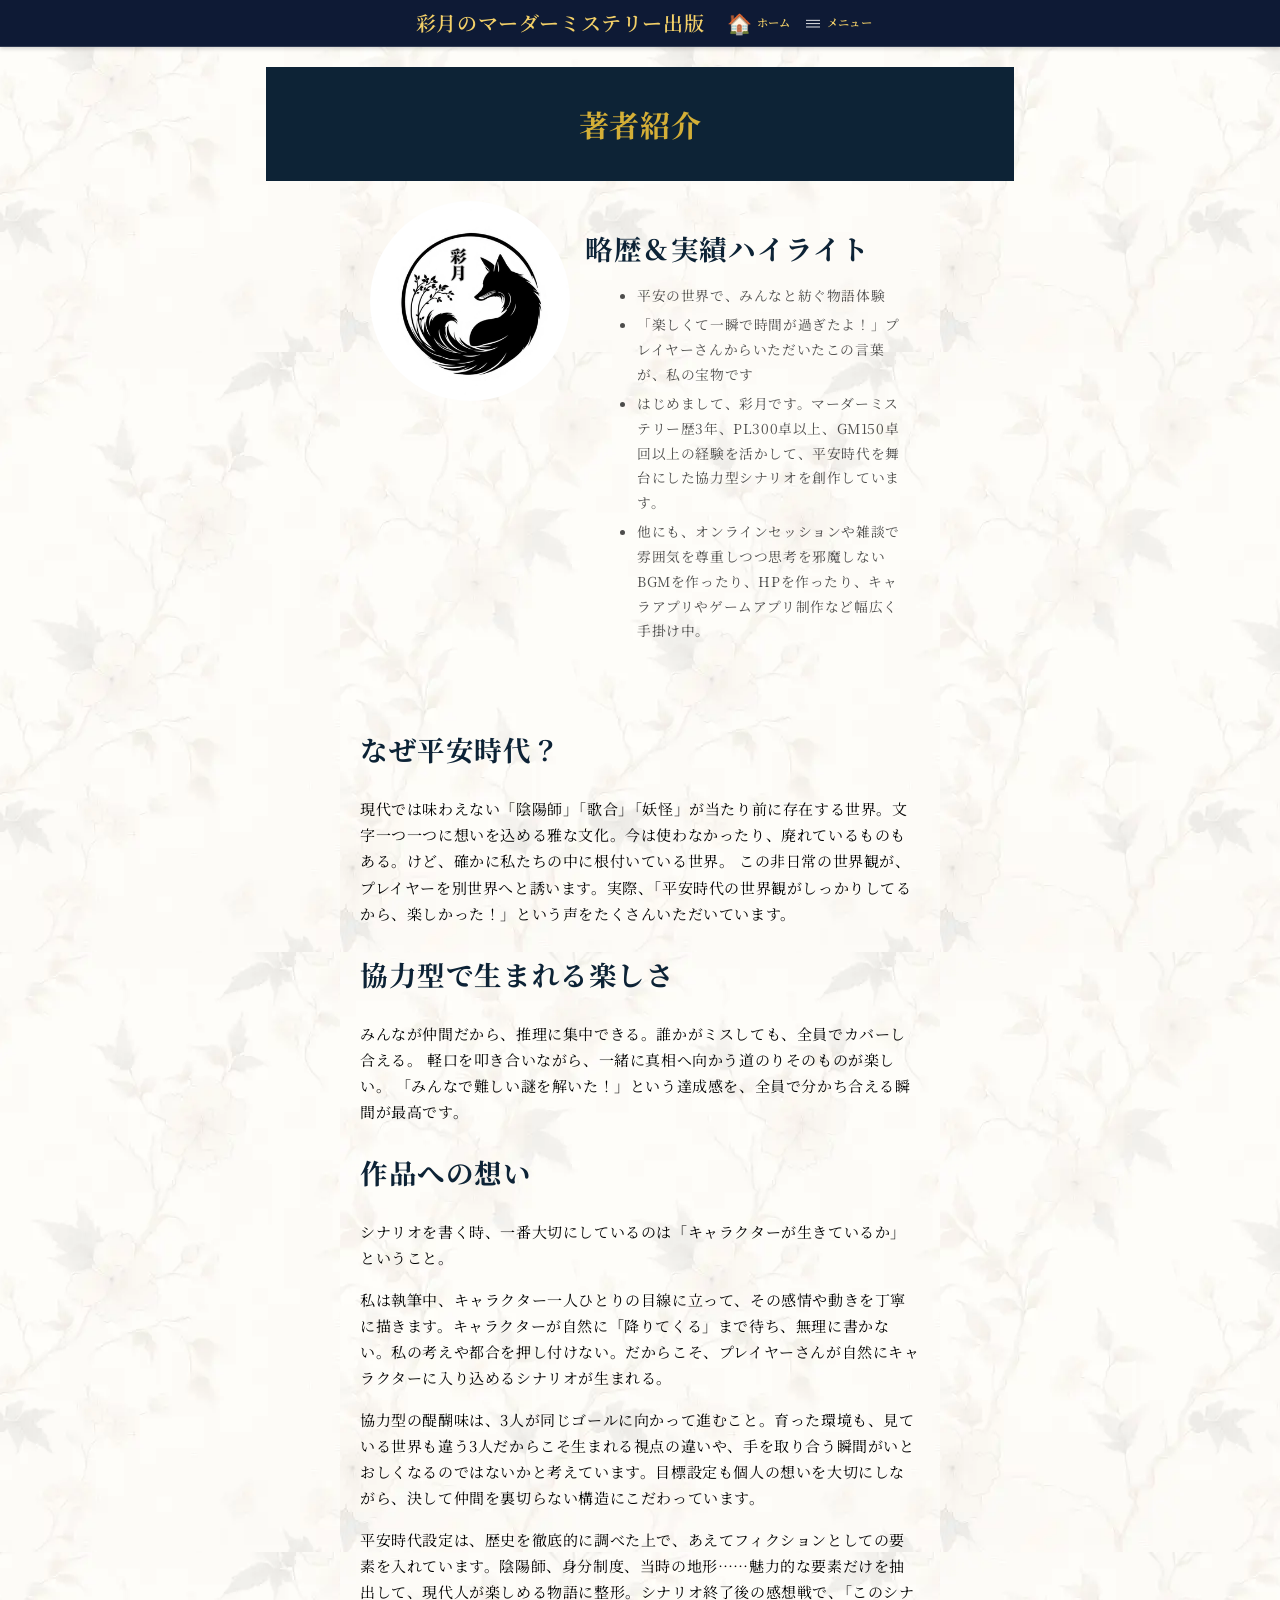
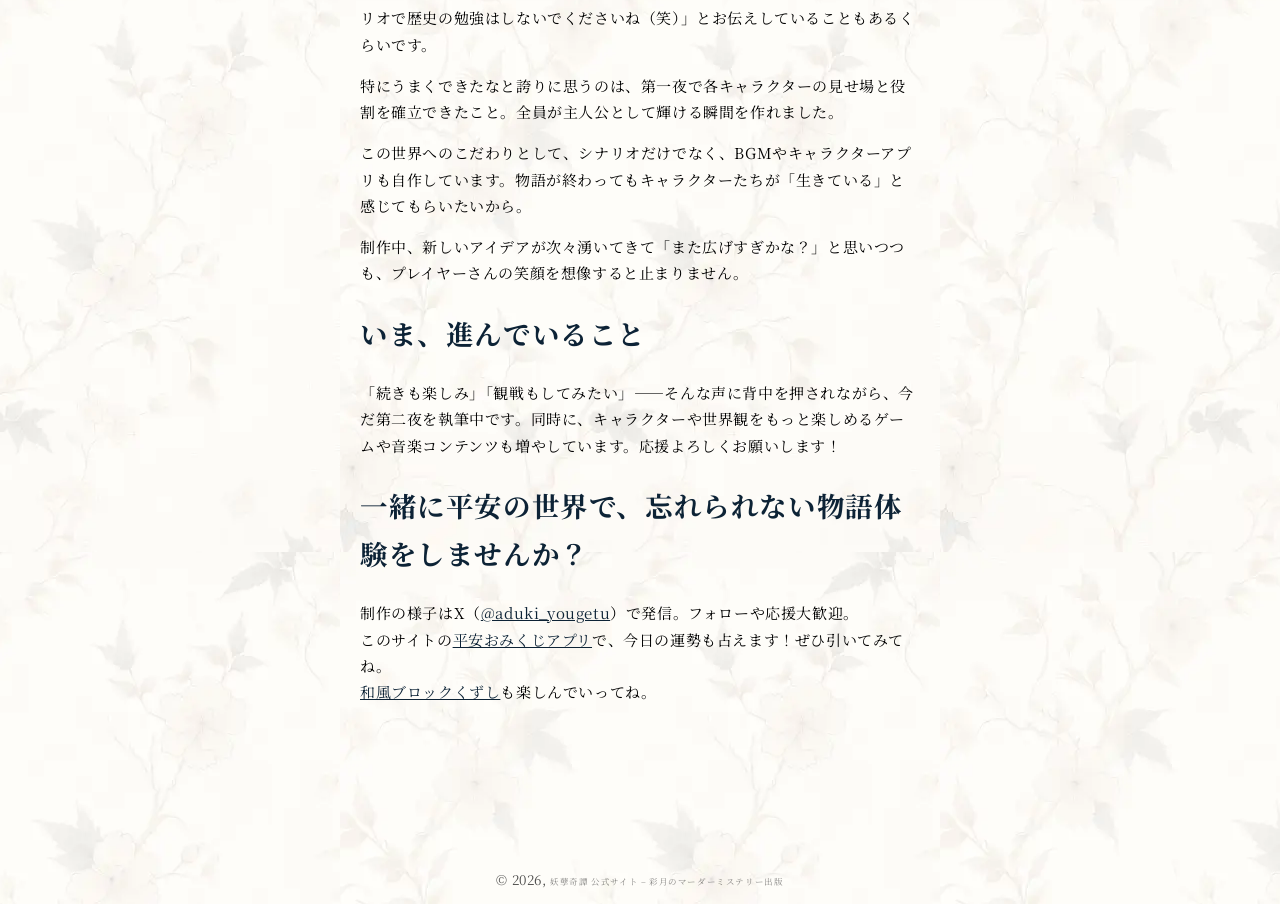
==== pages/about.html @ 8afc7270 "妖孽奇譚 独立サイト v1.0 - Shopifyゼロ完全移植" ====
<!DOCTYPE html>
<html lang="ja">
<head>
  <meta charset="utf-8">
  <meta name="viewport" content="width=device-width,initial-scale=1">
  <title>著者紹介 – 妖孽奇譚 公式サイト</title>
  <meta name="description" content="マーダーミステリー『妖孽奇譚』の著者・彩月の紹介ページ。なぜ平安時代なのか、なぜ協力型なのか、作品への想いをお伝えします。">
  <link rel="preconnect" href="https://fonts.googleapis.com">
  <link rel="preconnect" href="https://fonts.gstatic.com" crossorigin>
  <link href="https://fonts.googleapis.com/css2?family=Noto+Serif+JP:wght@400;600;700&display=swap" rel="stylesheet">
  <link rel="stylesheet" href="../css/hero-heian.css">
  <link rel="stylesheet" href="../css/about.css">
  <style>
    :root {
      --font-body-family: 'Noto Serif JP', serif;
      --font-heading-family: 'Noto Serif JP', serif;
      --font-body-scale: 1.0;
      --color-foreground: 18,18,18;
      --color-background: 255,255,255;
    }
    *, *::before, *::after { box-sizing: inherit; }
    html { box-sizing: border-box; font-size: calc(var(--font-body-scale) * 62.5%); }
    body {
      min-height: 100vh; margin: 0;
      font-size: 1.5rem; letter-spacing: 0.06rem;
      line-height: calc(1 + 0.8 / var(--font-body-scale));
      font-family: var(--font-body-family);
      color: rgba(var(--color-foreground), 0.75);
      background: url("../assets/images/washi-texture2.webp") center/600px repeat;
    }
    @media screen and (min-width: 750px) { body { font-size: 1.6rem; } }
    .page-container { max-width: 768px; margin: 0 auto; padding: 2rem 1rem; }
    .footer { margin-top: 75px; text-align: center; padding: 1rem; }
    .footer a { color: rgba(var(--color-foreground), .5); text-decoration: none; font-size: .85rem; }
  </style>
</head>
<body>
  <!-- ヘッダー -->
  <header class="header-heian" role="banner">
    <div class="header-inner">
      <a href="../index.html" class="header-logo" aria-label="ホーム"></a>
      <div class="header-title">彩月のマーダーミステリー出版</div>
      <div class="header-actions">
        <a href="../index.html" class="home" aria-label="ホーム">
          <span aria-hidden="true">🏠</span><span class="nav-label">ホーム</span>
        </a>
        <button class="burger" aria-label="メニューを開く" aria-controls="site-drawer" aria-expanded="false" type="button">
          <span aria-hidden="true">≡</span><span class="nav-label">メニュー</span>
        </button>
      </div>
    </div>
    <div class="drawer" id="site-drawer">
      <button class="drawer-close" aria-label="閉じる" type="button">✕</button>
      <nav aria-label="サイトメニュー">
        <ul class="drawer-nav">
          <li><a href="about.html" class="drawer-link">著者紹介</a></li>
          <li><a href="hybridbgm.html" class="drawer-link">無料BGMライブラリ</a></li>
          <li><a href="undamesi.html" class="drawer-link">妖孽奇譚おみくじ</a></li>
          <li><a href="frontpage.html" class="drawer-link">妖孽奇譚シリーズ一覧</a></li>
          <li><a href="blockgame.html" class="drawer-link">和風ブロック崩し</a></li>
          <li><a href="contact.html" class="drawer-link">お問い合わせ</a></li>
        </ul>
      </nav>
    </div>
  </header>

  <main class="page-container">
    <section class="section-about">
      <div class="about-hero">
        <h1 class="about-title">著者紹介</h1>
      </div>

      <div class="about-intro-block">
        <div class="intro-image">
          <img src="../assets/images/myicon.webp" alt="著者 彩月">
        </div>
        <div class="intro-list">
          <h2>略歴＆実績ハイライト</h2>
          <ul>
            <li>平安の世界で、みんなと紡ぐ物語体験</li>
            <li>「楽しくて一瞬で時間が過ぎたよ！」プレイヤーさんからいただいたこの言葉が、私の宝物です</li>
            <li>はじめまして、彩月です。マーダーミステリー歴3年、PL300卓以上、GM150卓回以上の経験を活かして、平安時代を舞台にした協力型シナリオを創作しています。</li>
            <li>他にも、オンラインセッションや雑談で雰囲気を尊重しつつ思考を邪魔しないBGMを作ったり、HPを作ったり、キャラアプリやゲームアプリ制作など幅広く手掛け中。</li>
          </ul>
        </div>
      </div>

      <div class="about-content">
        <div class="about-text">
          <h2>なぜ平安時代？</h2>
          <p>現代では味わえない「陰陽師」「歌合」「妖怪」が当たり前に存在する世界。文字一つ一つに想いを込める雅な文化。今は使わなかったり、廃れているものもある。けど、確かに私たちの中に根付いている世界。
          この非日常の世界観が、プレイヤーを別世界へと誘います。実際、「平安時代の世界観がしっかりしてるから、楽しかった！」という声をたくさんいただいています。</p>

          <h2>協力型で生まれる楽しさ</h2>
          <p>みんなが仲間だから、推理に集中できる。誰かがミスしても、全員でカバーし合える。
          軽口を叩き合いながら、一緒に真相へ向かう道のりそのものが楽しい。
          「みんなで難しい謎を解いた！」という達成感を、全員で分かち合える瞬間が最高です。</p>

          <h2>作品への想い</h2>
          <p>シナリオを書く時、一番大切にしているのは「キャラクターが生きているか」ということ。</p>
          <p>私は執筆中、キャラクター一人ひとりの目線に立って、その感情や動きを丁寧に描きます。キャラクターが自然に「降りてくる」まで待ち、無理に書かない。私の考えや都合を押し付けない。だからこそ、プレイヤーさんが自然にキャラクターに入り込めるシナリオが生まれる。</p>
          <p>協力型の醍醐味は、3人が同じゴールに向かって進むこと。育った環境も、見ている世界も違う3人だからこそ生まれる視点の違いや、手を取り合う瞬間がいとおしくなるのではないかと考えています。目標設定も個人の想いを大切にしながら、決して仲間を裏切らない構造にこだわっています。</p>
          <p>平安時代設定は、歴史を徹底的に調べた上で、あえてフィクションとしての要素を入れています。陰陽師、身分制度、当時の地形……魅力的な要素だけを抽出して、現代人が楽しめる物語に整形。シナリオ終了後の感想戦で、「このシナリオで歴史の勉強はしないでくださいね（笑）」とお伝えしていることもあるくらいです。</p>
          <p>特にうまくできたなと誇りに思うのは、第一夜で各キャラクターの見せ場と役割を確立できたこと。全員が主人公として輝ける瞬間を作れました。</p>
          <p>この世界へのこだわりとして、シナリオだけでなく、BGMやキャラクターアプリも自作しています。物語が終わってもキャラクターたちが「生きている」と感じてもらいたいから。</p>
          <p>制作中、新しいアイデアが次々湧いてきて「また広げすぎかな？」と思いつつも、プレイヤーさんの笑顔を想像すると止まりません。</p>

          <h2>いま、進んでいること</h2>
          <p>「続きも楽しみ」「観戦もしてみたい」――そんな声に背中を押されながら、今だ第二夜を執筆中です。同時に、キャラクターや世界観をもっと楽しめるゲームや音楽コンテンツも増やしています。応援よろしくお願いします！</p>

          <h2>一緒に平安の世界で、忘れられない物語体験をしませんか？</h2>
          <p>制作の様子はX（<a href="https://x.com/aduki_yougetu" target="_blank" rel="noopener">@aduki_yougetu</a>）で発信。フォローや応援大歓迎。<br>
          このサイトの<a href="undamesi.html">平安おみくじアプリ</a>で、今日の運勢も占えます！ぜひ引いてみてね。<br>
          <a href="blockgame.html">和風ブロックくずし</a>も楽しんでいってね。</p>
        </div>
      </div>
    </section>
  </main>

  <footer class="footer"><small>© 2026, <a href="../index.html">妖孽奇譚 公式サイト – 彩月のマーダーミステリー出版</a></small></footer>

  <script>
    (function(){
      const burger = document.querySelector('.burger');
      const drawer = document.getElementById('site-drawer');
      const closeBtn = document.querySelector('.drawer-close');
      if (!burger || !drawer) return;
      burger.addEventListener('click', function(){ drawer.classList.toggle('is-open'); burger.setAttribute('aria-expanded', drawer.classList.contains('is-open')); });
      closeBtn.addEventListener('click', function(){ drawer.classList.remove('is-open'); burger.setAttribute('aria-expanded', 'false'); });
      document.addEventListener('click', function(e){ if (drawer.classList.contains('is-open') && !drawer.contains(e.target) && !burger.contains(e.target)){ drawer.classList.remove('is-open'); burger.setAttribute('aria-expanded', 'false'); }});
    })();
  </script>
</body>
</html>
---- css/hero-heian.css ----
/* =========================================================
   Hero – Heian (Header styles)  ← ヘッダー既存ブロック
   ========================================================= */

html, body { margin: 0; padding: 0; }

.header-heian{
  display:flex;
  align-items:center;
  justify-content:space-between;
  padding: var(--spacing-sections-mobile, .7rem 1rem);
  background:#0e1a35;
  color:#fff;
  backdrop-filter: blur(4px);
  border-bottom:1px solid rgba(255,255,255,.15);
  box-shadow: 0 2px 4px rgba(0,0,0,.15);
}
@media (min-width:750px){
  .header-heian{ padding: var(--spacing-sections-desktop, .7rem 1rem); }
}

.header-inner{
  max-width:1200px;
  margin:0 auto;
  width:100%;
  display:flex;
  align-items:center;
  gap:1rem;
}
.header-logo img{ max-height:48px; width:auto; }

.header-title{
  flex:1;
  text-align:center;
  font-weight:600;
  line-height:1;
  font-size:2rem;
  color:#f3d068;
  white-space:nowrap;
  overflow:hidden;
  text-overflow:ellipsis;
}
@media (max-width:768px){ .header-title{ font-size:1.5rem; } }

.header-heian .header-actions{
  display:flex;
  align-items:center;
  gap:.25rem;
}
.header-heian .header-actions a,
.header-heian .header-actions button{
  display:inline-flex;
  align-items:center;
  justify-content:center;
  gap:.35rem;
  font-size:2rem;
  min-width:3.2rem;
  min-height:3.2rem;
  padding:.35rem .5rem;
  line-height:1;
  color:inherit;
  background:transparent;
  border:none;
  border-radius:8px;
  cursor:pointer;
  text-decoration:none;
}
.header-heian .header-actions a:hover,
.header-heian .header-actions a:focus-visible,
.header-heian .header-actions button:hover,
.header-heian .header-actions button:focus-visible{
  background:rgba(255,255,255,.08);
  outline:2px solid rgba(255,255,255,.28);
  outline-offset:2px;
}
.nav-label{ display:none; font-size:.95rem; color:#CCA93A; line-height:1; }
@media (min-width:768px){ .nav-label{ display:inline; } }

.drawer{
  position:fixed; top:0; right:-100%;
  width:min(80%, 320px); height:100vh;
  background:#0e1a35; z-index:9999; overflow-y:auto;
  transition:right .3s ease; padding:1rem; display:block;
}
.drawer.is-open{ right:0; }
.drawer-close{
  background:none; border:none; font-size:1.6rem; color:#fff;
  margin-bottom:1rem; cursor:pointer; min-width:44px; min-height:44px; border-radius:8px;
}
.drawer-close:hover,.drawer-close:focus-visible{
  background:rgba(255,255,255,0.1); outline:2px solid rgba(255,255,255,.3); outline-offset:2px;
}
.drawer-nav{ display:flex; flex-direction:column; margin:0; padding:0; }
.drawer-link{
  display:block; font-size:1rem; line-height:1.6; padding:.75rem 1rem;
  color:#CCA93A; text-decoration:none; border-radius:8px;
}
@media (min-width:768px){ .drawer-link{ font-size:1.125rem; } }
@media (min-width:1024px){ .drawer-link{ font-size:1.7rem; } }
.drawer-link:hover,.drawer-link:focus-visible{ background:rgba(255,255,255,0.1); outline:none; }

.skip-to-content-link{ display:none !important; }

@media (min-width:1024px){
  .header-inner { justify-content: center; gap: .75rem; }
  .header-title { flex: 0 0 auto; margin: 0 .75rem 0 .5rem; }
  .header-heian .header-actions { margin-left: .25rem; }
}

@media (min-width: 768px){
  .nav-label{
    font-size: clamp(1rem, calc(0.95rem + 0.25vw), 1.125rem);
    font-weight: 600; color: #f3d068; letter-spacing: .01em;
  }
  .header-heian .header-actions a,
  .header-heian .header-actions button{ gap:.45rem; }
}
.header-heian .header-actions button,
.header-heian .header-actions button .nav-label,
.burger{ font-family: var(--font-body, "Noto Serif JP", serif) !important; }

@media (max-width: 767px){
  .drawer-nav .drawer-link{
    font-size: 1.8rem; line-height: 1.75; padding: 1.0rem 1.3rem; letter-spacing: .01em; color: #f3d068;
  }
}

/* =========================================================
   Hero – Heian (HERO styles)
   ========================================================= */

.hero-heian{
  max-width: 1100px;
  margin: 2.5rem auto 0;
  padding: 0 1rem;
  text-align: center;
}

/* 画像は単独ブロック */
.hero-heian__main img{
  display: block; margin: 0 auto;
  width: 100%; height: auto;
  border-radius: 12px;
  box-shadow: 0 8px 24px rgba(0,0,0,.16);
}

/* === 面（カード）：タイトルも含めて“ひとくくり” =================== */
.hero-heian__meta{
  display: inline-block;
  margin: 1rem auto 0;
  padding: 1.35rem 1.6rem 1.5rem;
  background: rgba(255, 255, 255, 0.82);
  backdrop-filter: blur(6px);
  -webkit-backdrop-filter: blur(6px);
  border-radius: 16px;
  box-shadow: 0 10px 24px rgba(0,0,0,.12);
  text-align: center;
  max-width: 60rem;
}
@media (min-width: 768px){
  .hero-heian__meta{ padding: 1.5rem 2.2rem 1.8rem; }
}

/* タイトル（面の中） */
.hero-heian__title{
  margin: 0 0 .6rem;
  font-size: clamp(1.9rem, 1.2rem + 2.1vw, 2.7rem);
  line-height: 1.25; font-weight: 700; color: #0e1a35;
}

/* 本文：少し大きめ */
.hero-heian__subtitle{
  margin: .4rem auto 1.1rem;
  font-size: clamp(1.15rem, 1.05rem + 0.95vw, 1.5rem);
  line-height: 1.9; color: #333; max-width: 48rem;
}

/* CTA：サイズUP（読みやすさ重視） */
.hero-heian__cta-group{
  display: flex; flex-wrap: wrap; gap: .8rem;
  align-items: center; justify-content: center; margin-top: .2rem;
}
.hero-heian__cta{
  display: inline-flex; align-items: center; justify-content: center;
  padding: 1.05rem 1.5rem;                 /* ← ボタンを大きく */
  border-radius: 999px; font-weight: 800;
  font-size:clamp(1.35rem, 1.05rem + 1.2vw, 1.7rem);                     /* ← 文字サイズUP */
  text-decoration: none;
  background: #ff7a1a; border: 1px solid #ff7a1a; color: #fff;
  box-shadow: 0 2px 0 rgba(0,0,0,.12), 0 6px 18px rgba(255,122,26,.25);
  transition: transform .05s ease, filter .15s ease;
}
.hero-heian__cta:hover, .hero-heian__cta:focus-visible{ filter: brightness(.92); }
.hero-heian__cta:active{ transform: translateY(1px); }

/* 2個目（BOOTH）は縁取りだけにする例。未設定なら出ません */
.hero-heian__cta--ghost{
  background: transparent; color: #ff7a1a; border-color: #ff7a1a; box-shadow: none;
}

@media (min-width: 1024px){
  .hero-heian{ margin-top: 3rem; }
}


/* === Salesセクションを“やわらかカード”で強調 ==================== */
#shopify-section-sales{
  max-width: 1100px;             /* ヒーローと同幅感 */
  margin: 2rem auto 0;
  padding: 1.35rem 1.6rem 1.6rem;
  background: rgba(255,255,255,0.82);
  backdrop-filter: blur(6px);
  -webkit-backdrop-filter: blur(6px);
  border-radius: 16px;
  box-shadow: 0 10px 24px rgba(0,0,0,.12);
  text-align: center;
}

/* 見出しと本文の間隔を整える */
#shopify-section-sales h2{
  margin-top: .2rem;
  margin-bottom: .6rem;
}
#shopify-section-sales p{
  margin: 0 auto 1rem;
  max-width: 48rem;
}

/* 下段CTAもヒーローと揃える（サイズ・見た目） */
#shopify-section-sales .hero-heian__cta{
  display: inline-flex;
  align-items: center;
  justify-content: center;
  padding: 1.05rem 1.5rem;
  border-radius: 999px;
  font-weight: 800;
  font-size: clamp(1.35rem, 1.05rem + 1.2vw, 1.7rem); /* 上と同じ大きさ */
  text-decoration: none;
  background: #ff7a1a;
  border: 1px solid #ff7a1a;
  color: #fff;
  box-shadow: 0 2px 0 rgba(0,0,0,.12), 0 6px 18px rgba(255,122,26,.25);
  transition: transform .05s ease, filter .15s ease;
  margin: .25rem .4rem 0;        /* ボタン間の余白 */
}
#shopify-section-sales .hero-heian__cta:hover,
#shopify-section-sales .hero-heian__cta:focus-visible{ filter: brightness(.92); }
#shopify-section-sales .hero-heian__cta:active{ transform: translateY(1px); }
---- css/about.css ----
/* ─── about.css ─── */

/* セクション全体 */
.section-about { width: 100%; }

/* Hero タイトル帯 */
.section-about .about-hero {
  background-color: #0d2336;  /* 紺基調 */
  color: #D4AF37;             /* 淡い金色 */
  text-align: center;
  padding: 3rem 1rem;         /* 4rem → 3rem に少し圧縮 */
}
.section-about .about-hero .about-title {
  font-family: 'Noto Serif JP', serif;
  /* H1：32px〜48px（控えめにして余白との釣り合いを最適化） */
  font-size: clamp(2rem, 1.1rem + 2vw, 3rem);
  margin: 0;
}

/* 本文エリア */
.section-about .about-content { padding: 3rem 1rem 4rem; }

.section-about .about-text {
  /* 読みやすい列幅：最小44rem〜最大56rem、画面に応じて流体 */
  max-width: clamp(44rem, 72vw, 56rem);
  margin: 0 auto;
  color: #000;
  /* 本文：20px〜24px（前回と同じ帯） */
  font-size: clamp(1.25rem, 1.05rem + 1.2vw, 1.5rem);
  line-height: 1.75;
  font-family: 'Noto Serif JP', serif;
  text-align: left;
}

/* 引用ブロック */
.section-about blockquote {
  font-style: italic;
  margin: 2rem 0;
  padding-left: 1rem;
  border-left: 4px solid #0d2336;
}

/* 小見出し（ページ内見出し） */
.section-about h2 {
  margin-top: 2.25rem;        /* 3rem → 2.25rem（間延び防止） */
  /* H2：28px〜44px（H1と半段差） */
  font-size: clamp(1.75rem, 1rem + 1.8vw, 2.75rem);
  color: #0d2336;
}

/* リストの余白最適化 */
.section-about ul,
.section-about ol { margin: 1rem 0 0 1.2rem; }
.section-about li { margin-bottom: .45rem; }

/* リンク */
.section-about a {
  color: #0d2336;
  text-decoration: underline;
}

/* ── ２カラム：アイコン＋略歴 ──
   中央“寄りすぎ”対策でテキストは左寄せ。幅は本文と完全一致。 */
.about-intro-block {
  display: flex;
  flex-wrap: wrap;
  justify-content: center;
  gap: 1.5rem;                /* 2rem → 1.5rem に圧縮 */
  margin: 2rem auto 2.5rem;   /* 上下の余白を少し詰める */
  max-width: clamp(44rem, 72vw, 56rem);
  padding: 0 1rem;
  text-align: left;           /* ここを明示して見出しの中央寄せを防止 */
}
.about-intro-block .intro-image { flex: 0 0 200px; text-align: center; }
.about-intro-block .intro-image img {
  width: 100%; height: auto; border-radius: 50%;
}

/* プロフィール側の本文（18〜22px） */
.about-intro-block .intro-list {
  flex: 1;
  max-width: 520px;           /* 少しだけ広げても可読帯を維持 */
  font-size: clamp(1.125rem, 0.95rem + 0.8vw, 1.375rem);
}
.about-intro-block .intro-list h2 {
  margin-bottom: 1rem;
  color: #0d2336;
}

/* モバイル最適化：ヒーロー帯の上下余白をさらに少し控えめに */
@media (max-width: 480px) {
  .section-about .about-hero { padding: 2.5rem 1rem; }
}
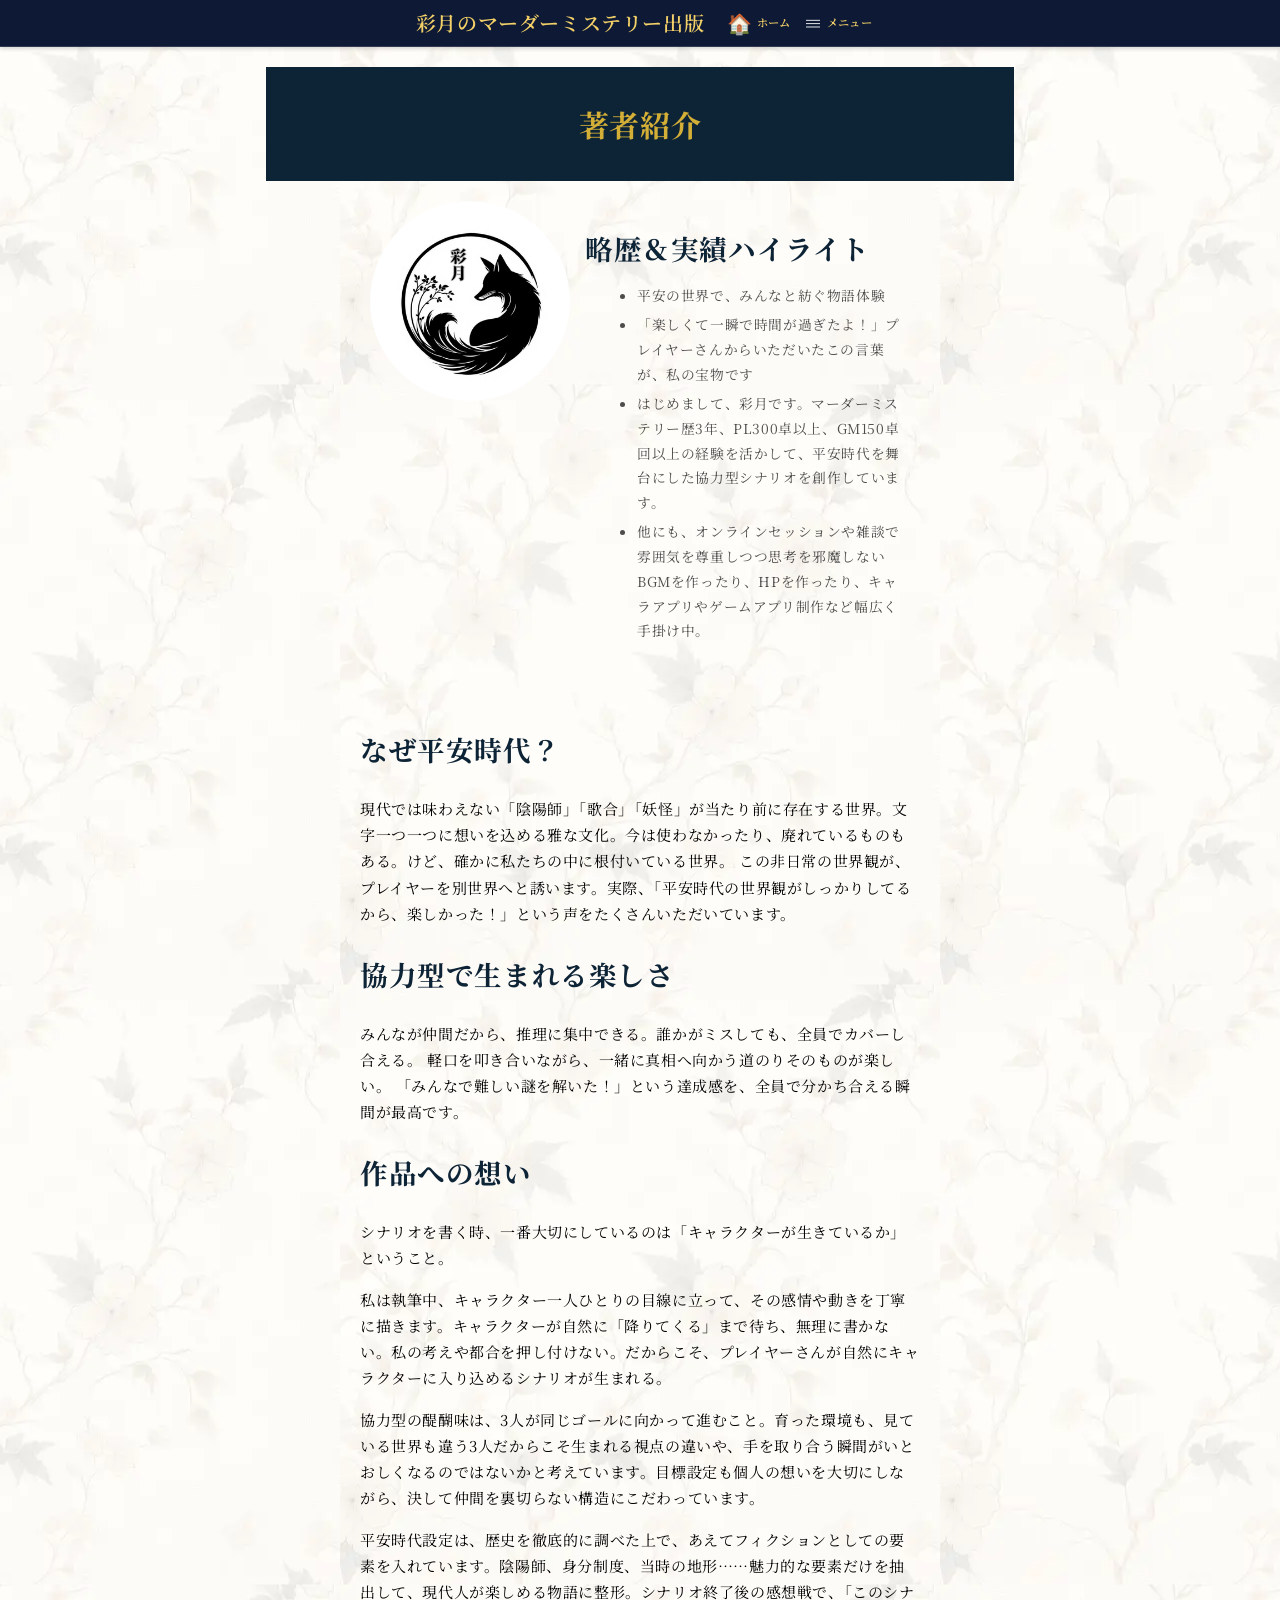
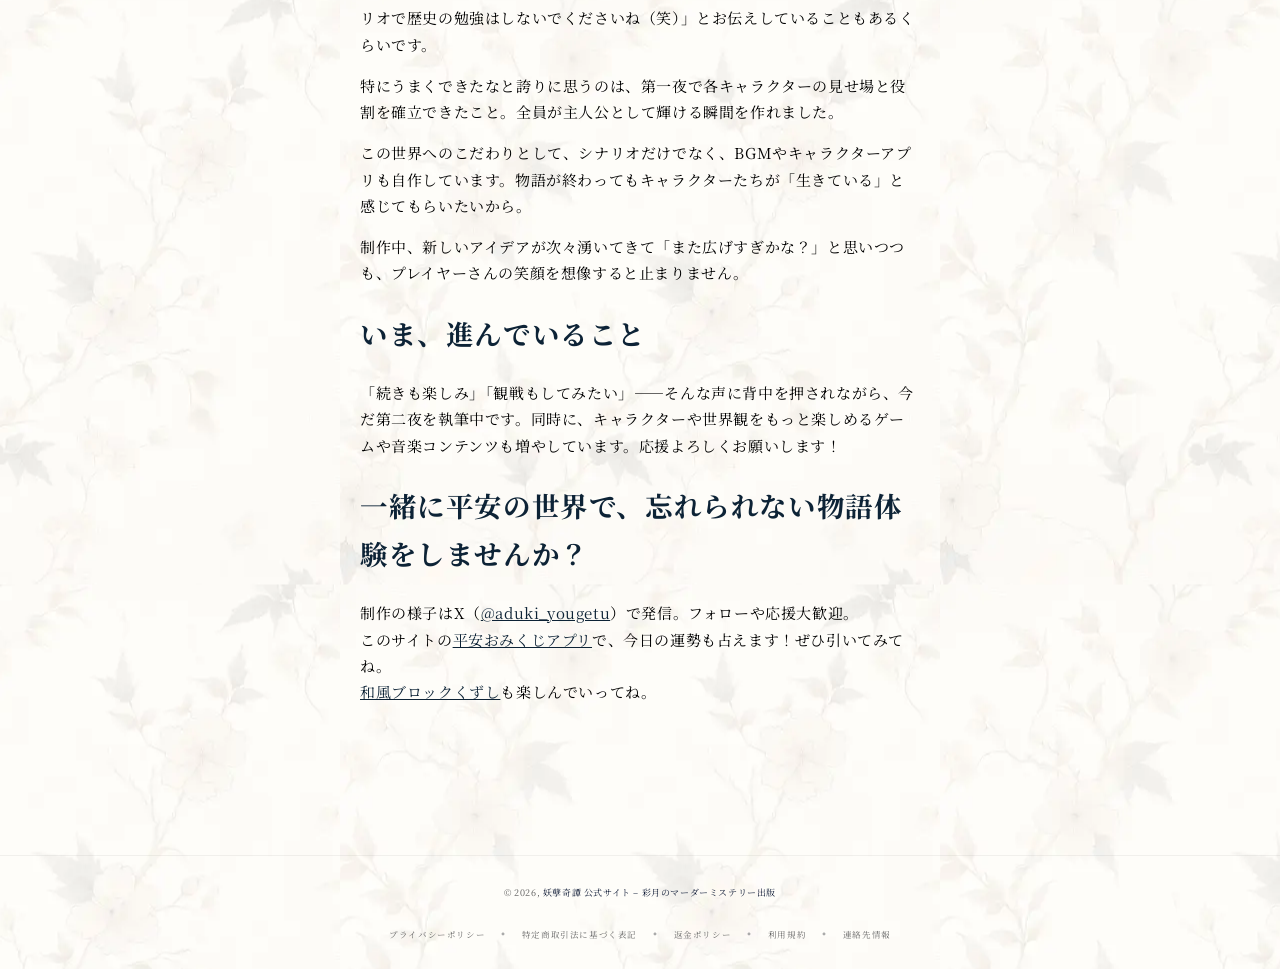
==== commit 29d51fe3: "Update contact page UI and unify footer across pages" ====
--- a/pages/about.html
+++ b/pages/about.html
@@ -1,4 +1,4 @@
-<!DOCTYPE html>
+﻿<!DOCTYPE html>
 <html lang="ja">
 <head>
   <meta charset="utf-8">
@@ -30,9 +30,7 @@
     }
     @media screen and (min-width: 750px) { body { font-size: 1.6rem; } }
     .page-container { max-width: 768px; margin: 0 auto; padding: 2rem 1rem; }
-    .footer { margin-top: 75px; text-align: center; padding: 1rem; }
-    .footer a { color: rgba(var(--color-foreground), .5); text-decoration: none; font-size: .85rem; }
-  </style>
+          </style>
 </head>
 <body>
   <!-- ヘッダー -->
@@ -117,7 +115,20 @@
     </section>
   </main>
 
-  <footer class="footer"><small>© 2026, <a href="../index.html">妖孽奇譚 公式サイト – 彩月のマーダーミステリー出版</a></small></footer>
+  <footer class="footer">
+    <div class="footer__content-bottom-wrapper">
+      <div class="footer__copyright">
+        <small>© 2026, <a href="../index.html">妖孽奇譚 公式サイト – 彩月のマーダーミステリー出版</a></small>
+        <ul class="policies">
+          <li><a href="privacy.html">プライバシーポリシー</a></li>
+          <li><a href="legal.html">特定商取引法に基づく表記</a></li>
+          <li><a href="refund.html">返金ポリシー</a></li>
+          <li><a href="terms.html">利用規約</a></li>
+          <li><a href="contact.html">連絡先情報</a></li>
+        </ul>
+      </div>
+    </div>
+  </footer>
 
   <script>
     (function(){
--- a/css/hero-heian.css
+++ b/css/hero-heian.css
@@ -5,6 +5,7 @@
 html, body { margin: 0; padding: 0; }
 
 .header-heian{
+  position:relative; z-index:9998;
   display:flex;
   align-items:center;
   justify-content:space-between;
@@ -246,3 +247,19 @@
 #shopify-section-sales .hero-heian__cta:hover,
 #shopify-section-sales .hero-heian__cta:focus-visible{ filter: brightness(.92); }
 #shopify-section-sales .hero-heian__cta:active{ transform: translateY(1px); }
+
+/* =========================================================
+   Global Footer (全ページ共通)
+   ========================================================= */
+.footer { margin-top: 75px; text-align: center; padding: 2rem 1rem; border-top: 1px solid rgba(0,0,0,0.05); }
+.footer__content-bottom-wrapper { max-width: 1200px; margin: 0 auto; }
+.footer__copyright small { font-size: 0.9rem; color: #555; }
+.footer__copyright small a { color: #0e1a35; text-decoration: none; }
+.policies {
+  list-style: none; padding: 0; margin: 1.5rem 0 0; display: flex; flex-wrap: wrap; justify-content: center; gap: 1rem;
+}
+.policies li { display: flex; align-items: center; }
+.policies li::before { content: '・'; margin-right: 1rem; color: #aaa; }
+.policies li:first-child::before { display: none; }
+.policies li a { color: #666; text-decoration: none; font-size: 0.85rem; }
+.policies li a:hover { text-decoration: underline; color: #0e1a35; }
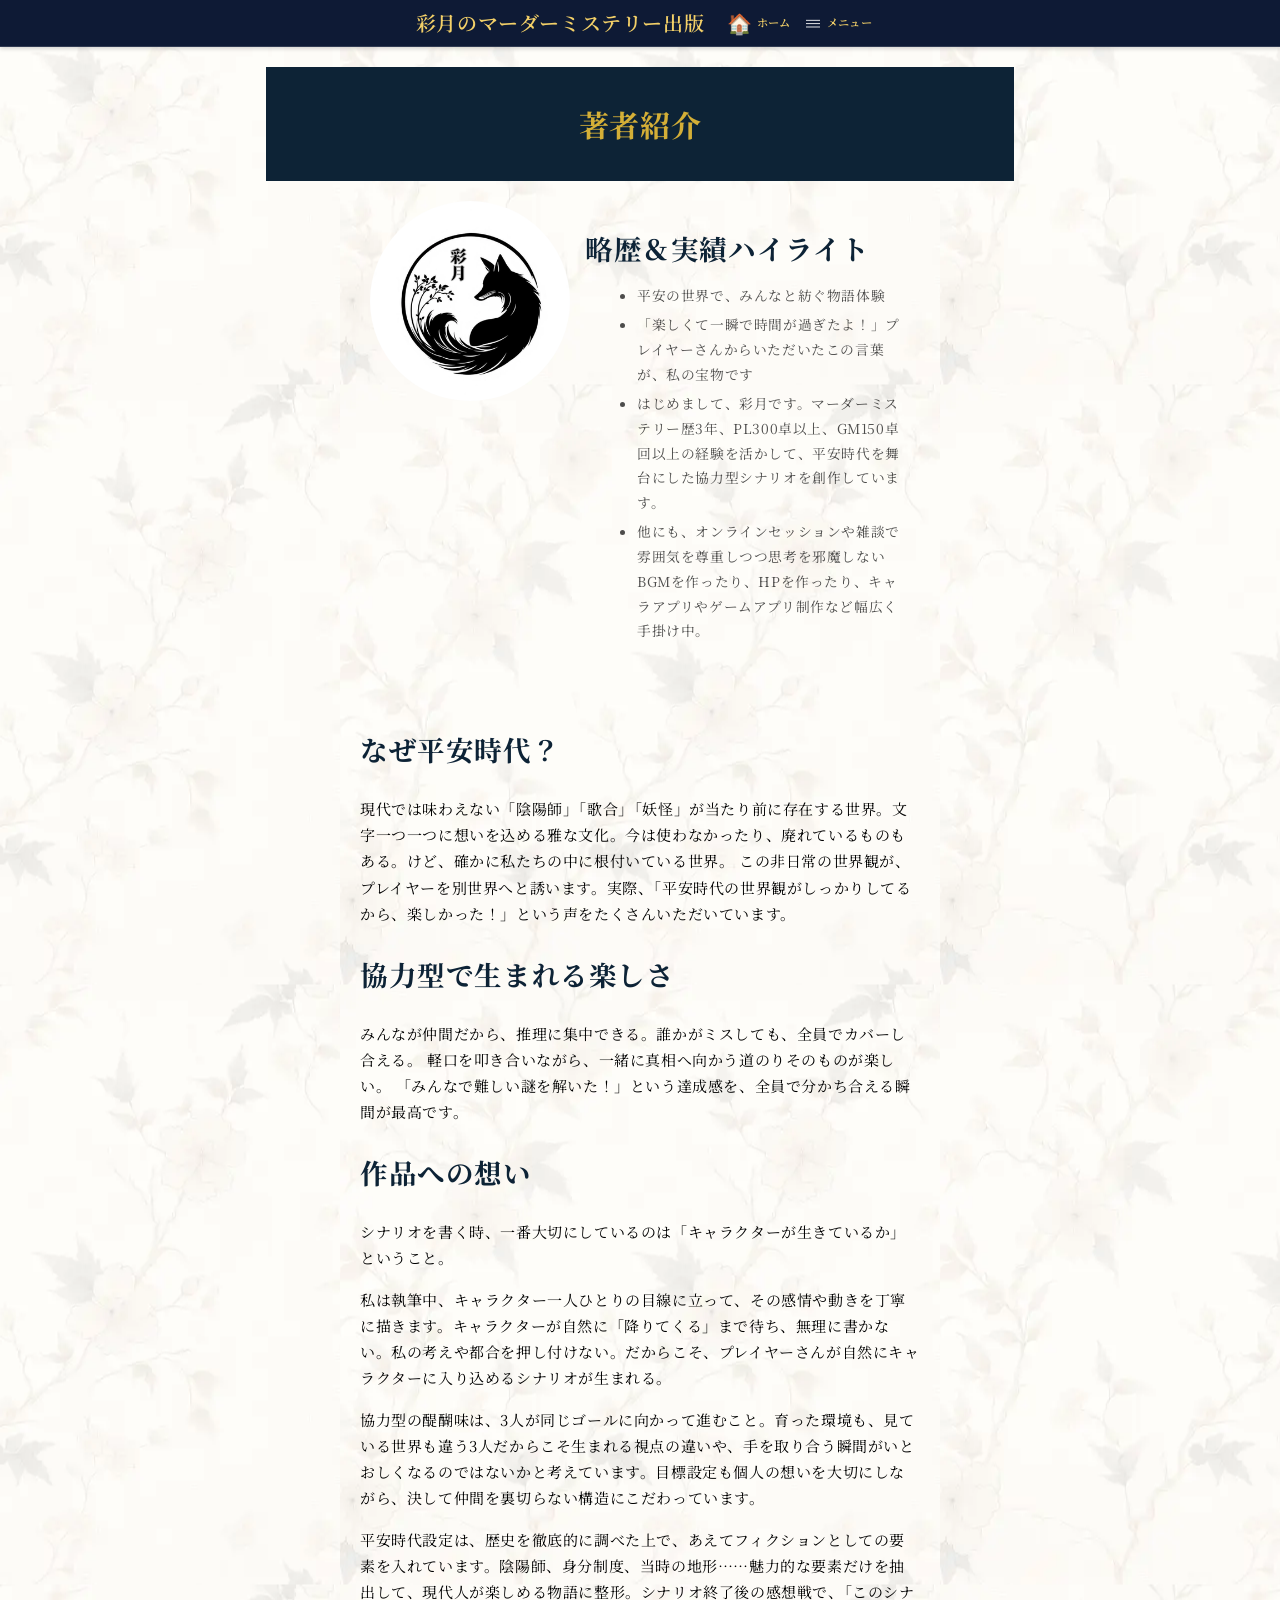
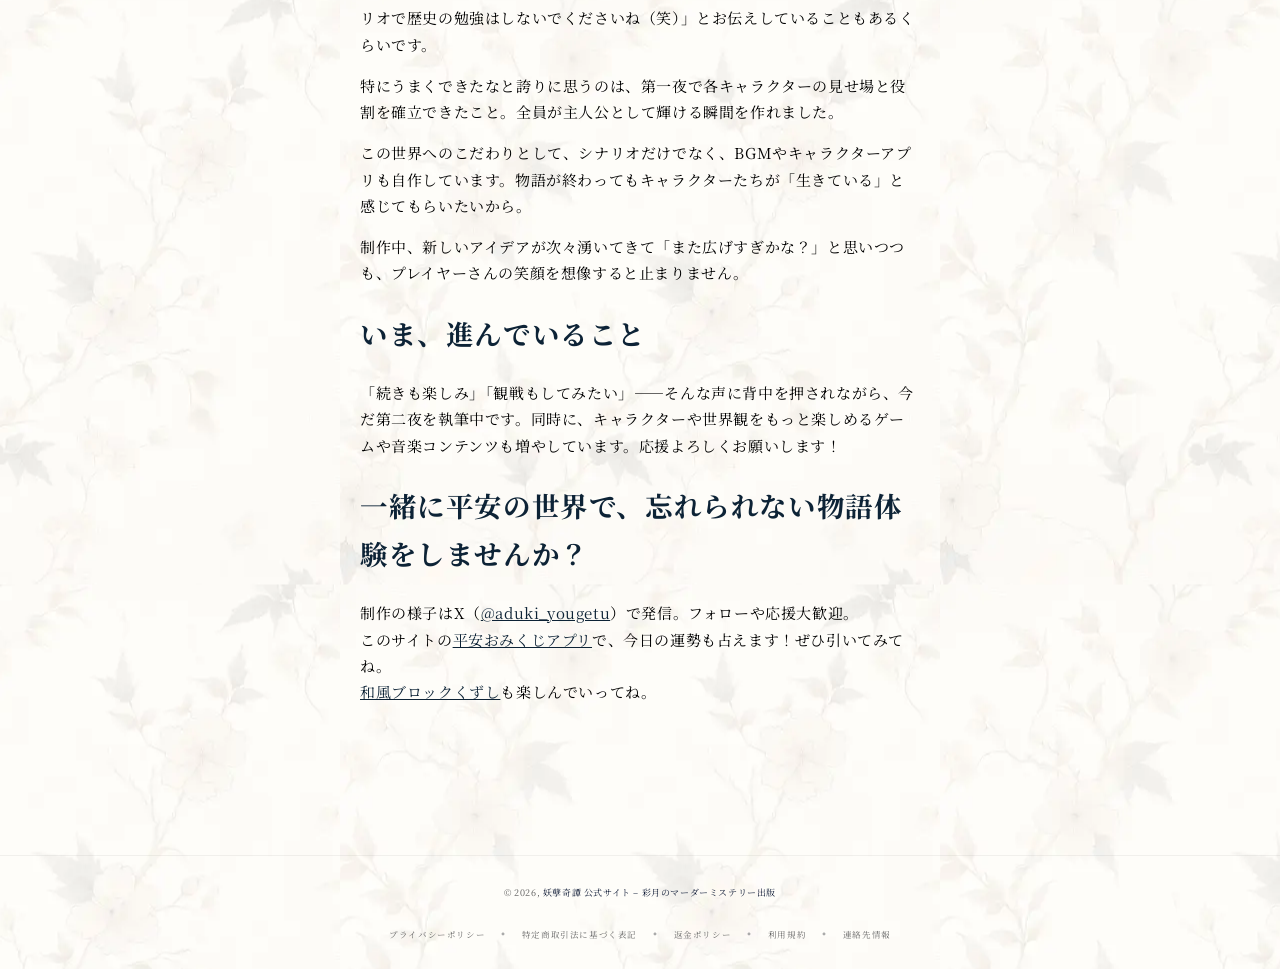
==== commit ce80c3f1: "BGM圧縮ツールの追加とヘッダーレイアウトの修正" ====
--- a/pages/about.html
+++ b/pages/about.html
@@ -8,7 +8,7 @@
   <link rel="preconnect" href="https://fonts.googleapis.com">
   <link rel="preconnect" href="https://fonts.gstatic.com" crossorigin>
   <link href="https://fonts.googleapis.com/css2?family=Noto+Serif+JP:wght@400;600;700&display=swap" rel="stylesheet">
-  <link rel="stylesheet" href="../css/hero-heian.css">
+  <link rel="stylesheet" href="../css/hero-heian.css?v=4">
   <link rel="stylesheet" href="../css/about.css">
   <style>
     :root {
@@ -53,6 +53,7 @@
         <ul class="drawer-nav">
           <li><a href="about.html" class="drawer-link">著者紹介</a></li>
           <li><a href="hybridbgm.html" class="drawer-link">無料BGMライブラリ</a></li>
+          <li><a href="audio_compress.html" class="drawer-link">BGM圧縮・最適化ツール</a></li>
           <li><a href="undamesi.html" class="drawer-link">妖孽奇譚おみくじ</a></li>
           <li><a href="frontpage.html" class="drawer-link">妖孽奇譚シリーズ一覧</a></li>
           <li><a href="blockgame.html" class="drawer-link">和風ブロック崩し</a></li>
--- a/css/hero-heian.css
+++ b/css/hero-heian.css
@@ -12,7 +12,6 @@
   padding: var(--spacing-sections-mobile, .7rem 1rem);
   background:#0e1a35;
   color:#fff;
-  backdrop-filter: blur(4px);
   border-bottom:1px solid rgba(255,255,255,.15);
   box-shadow: 0 2px 4px rgba(0,0,0,.15);
 }
